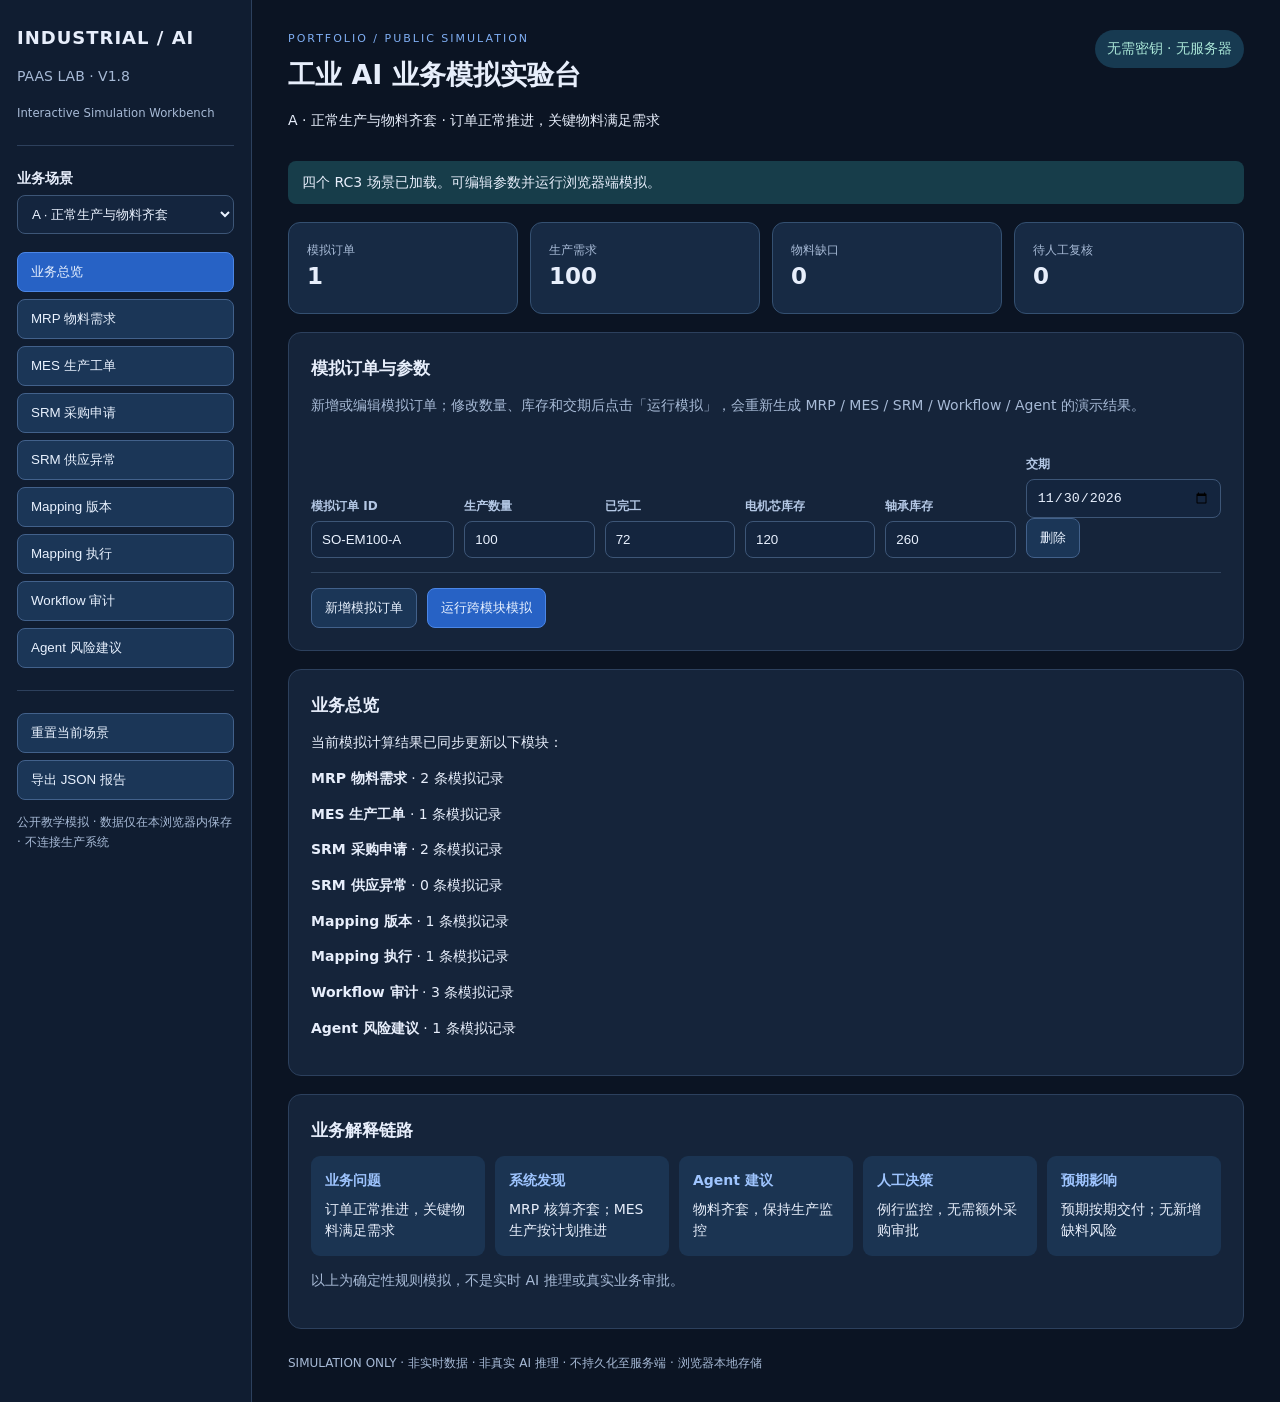
==== index.html @ f3fa86fc "Deploy V1.8 RC3 Interactive Simulation Workbench" ====
<!doctype html><html lang="zh-CN"><head><meta charset="utf-8"><meta name="viewport" content="width=device-width,initial-scale=1"><title>Industrial AI PaaS Lab | 交互式模拟实验台</title><link rel="stylesheet" href="./style.css"></head><body><div class="layout"><aside><div class="brand">INDUSTRIAL / AI</div><p>PAAS LAB · V1.8</p><small>Interactive Simulation Workbench</small><hr><label for="scenario">业务场景</label><select id="scenario"></select><nav id="nav"></nav><hr><button id="reset" class="ghost">重置当前场景</button><button id="export" class="ghost">导出 JSON 报告</button><p class="hint">公开教学模拟 · 数据仅在本浏览器内保存 · 不连接生产系统</p></aside><main><header><div><div class="eyebrow">PORTFOLIO / PUBLIC SIMULATION</div><h1 id="title">工业 AI 业务模拟实验台</h1><p id="subtitle"></p></div><span class="pill">无需密钥 · 无服务器</span></header><div id="notice" role="status" aria-live="polite"></div><section id="metrics" class="metrics"></section><section class="panel"><h2>模拟订单与参数</h2><p class="muted">新增或编辑模拟订单；修改数量、库存和交期后点击「运行模拟」，会重新生成 MRP / MES / SRM / Workflow / Agent 的演示结果。</p><div id="orders"></div><div class="actions"><button id="add-order">新增模拟订单</button><button id="run" class="primary">运行跨模块模拟</button></div></section><section class="panel"><h2 id="module-title">业务总览</h2><div id="module-content"></div></section><section class="panel"><h2>业务解释链路</h2><div id="story"></div></section><footer>SIMULATION ONLY · 非实时数据 · 非真实 AI 推理 · 不持久化至服务端 · 浏览器本地存储</footer></main></div><script src="./engine.js"></script><script src="./app.js"></script></body></html>
---- style.css ----
*{box-sizing:border-box}body{margin:0;background:#0b1423;color:#e7eefb;font:14px/1.55 system-ui,"Microsoft YaHei",sans-serif}.layout{display:grid;grid-template-columns:252px minmax(0,1fr);min-height:100vh}aside{background:#101d31;border-right:1px solid #2c405d;padding:24px 17px}aside .brand{font-weight:800;font-size:18px;letter-spacing:1px}aside p,small,.muted,.hint,footer{color:#a7bad6}hr{border:0;border-top:1px solid #2d405c;margin:22px 0}label{display:block;margin:10px 0 5px;font-weight:600}select,input{background:#14253e;color:#eaf2ff;border:1px solid #3d5677;border-radius:8px;padding:10px;max-width:100%;width:100%}input{min-width:80px}nav{margin-top:18px}button{cursor:pointer;border-radius:8px;padding:10px 13px;border:1px solid #42618b;background:#1b3657;color:#e9f2ff}button:hover{background:#29517d}nav button,.ghost{display:block;width:100%;margin:7px 0;text-align:left}nav button.active,.primary{background:#2762c5;border-color:#4b86e6}.hint{font-size:12px;line-height:1.7}main{max-width:1300px;width:100%;padding:30px 36px;margin:auto}header{display:flex;justify-content:space-between;align-items:flex-start;gap:20px}h1{font-size:27px;margin:7px 0}h2{font-size:17px;margin:0 0 12px}.eyebrow{color:#7faef3;letter-spacing:2px;font-size:11px}.pill{white-space:nowrap;background:#173a51;color:#a9e6d7;padding:8px 12px;border-radius:99px}.panel{background:#15243a;border:1px solid #2c405d;padding:22px;border-radius:13px;margin:18px 0;overflow-x:auto}.metrics{display:grid;grid-template-columns:repeat(4,minmax(0,1fr));gap:12px;margin:18px 0}.metric{padding:18px;background:#172a44;border:1px solid #345071;border-radius:12px}.metric b{font-size:23px;display:block}.metric small{display:block}.actions{display:flex;gap:10px;flex-wrap:wrap;margin-top:15px}.order{display:grid;grid-template-columns:1.1fr repeat(4,minmax(85px,1fr)) auto;gap:10px;align-items:end;padding:14px 0;border-bottom:1px solid #31455f}.order label{font-size:12px;color:#b4c8e5}.order button{margin-bottom:0}.table-wrap{overflow-x:auto}table{width:100%;border-collapse:collapse;font-size:12px}th,td{border-bottom:1px solid #30455f;text-align:left;padding:11px;white-space:nowrap}th{color:#a9c8ff}td{max-width:350px;overflow-wrap:anywhere;white-space:normal}.steps{display:grid;grid-template-columns:repeat(5,minmax(0,1fr));gap:10px}.step{background:#1b3452;padding:14px;border-radius:9px}.step b{display:block;color:#9fc5ff;margin-bottom:7px}.danger{color:#ffb6a9}.ok{color:#9ee4c0}#notice:not(:empty){background:#173d4a;border-radius:8px;padding:11px 14px;margin:15px 0}footer{margin-top:25px;font-size:12px}@media(max-width:950px){.layout{grid-template-columns:1fr}aside{border-right:0}nav{display:flex;flex-wrap:wrap;gap:5px}nav button{width:auto}.metrics{grid-template-columns:repeat(2,1fr)}.order{grid-template-columns:repeat(2,minmax(0,1fr))}.steps{grid-template-columns:1fr}main{padding:20px}header{display:block}}
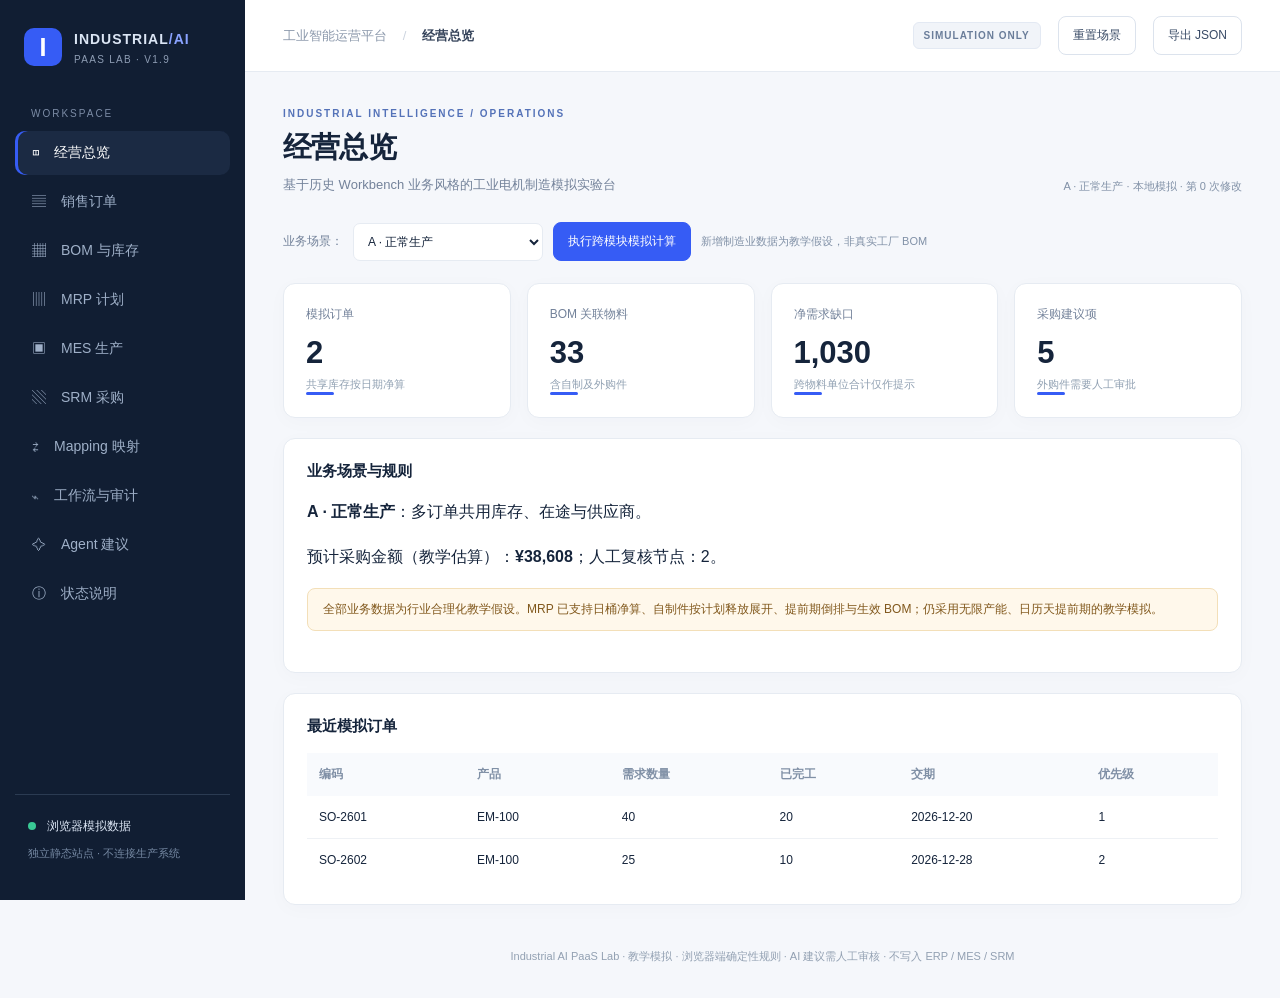
==== commit afad02ee: "release: V1.9 locked Candidate C a8b1967b32cf" ====
--- a/index.html
+++ b/index.html
@@ -1 +1,4 @@
-<!doctype html><html lang="zh-CN"><head><meta charset="utf-8"><meta name="viewport" content="width=device-width,initial-scale=1"><title>Industrial AI PaaS Lab | 交互式模拟实验台</title><link rel="stylesheet" href="./style.css"></head><body><div class="layout"><aside><div class="brand">INDUSTRIAL / AI</div><p>PAAS LAB · V1.8</p><small>Interactive Simulation Workbench</small><hr><label for="scenario">业务场景</label><select id="scenario"></select><nav id="nav"></nav><hr><button id="reset" class="ghost">重置当前场景</button><button id="export" class="ghost">导出 JSON 报告</button><p class="hint">公开教学模拟 · 数据仅在本浏览器内保存 · 不连接生产系统</p></aside><main><header><div><div class="eyebrow">PORTFOLIO / PUBLIC SIMULATION</div><h1 id="title">工业 AI 业务模拟实验台</h1><p id="subtitle"></p></div><span class="pill">无需密钥 · 无服务器</span></header><div id="notice" role="status" aria-live="polite"></div><section id="metrics" class="metrics"></section><section class="panel"><h2>模拟订单与参数</h2><p class="muted">新增或编辑模拟订单；修改数量、库存和交期后点击「运行模拟」，会重新生成 MRP / MES / SRM / Workflow / Agent 的演示结果。</p><div id="orders"></div><div class="actions"><button id="add-order">新增模拟订单</button><button id="run" class="primary">运行跨模块模拟</button></div></section><section class="panel"><h2 id="module-title">业务总览</h2><div id="module-content"></div></section><section class="panel"><h2>业务解释链路</h2><div id="story"></div></section><footer>SIMULATION ONLY · 非实时数据 · 非真实 AI 推理 · 不持久化至服务端 · 浏览器本地存储</footer></main></div><script src="./engine.js"></script><script src="./app.js"></script></body></html>+<!doctype html><html lang="zh-CN"><head><meta charset="utf-8"><meta name="viewport" content="width=device-width,initial-scale=1"><title>Industrial AI PaaS Lab · V1.9 Manufacturing Workbench</title><link rel="stylesheet" href="./style.css"></head><body>
+<div class="shell"><aside class="sidebar"><div class="brand"><span class="brandmark">I</span><div><strong>INDUSTRIAL<span class="accent">/AI</span></strong><small>PAAS LAB · V1.9</small></div></div><div class="sectionlabel">WORKSPACE</div><nav id="nav"><button class="nav active" data-tab="overview">◫ <span>经营总览</span></button><button class="nav" data-tab="orders">▤ <span>销售订单</span></button><button class="nav" data-tab="bom">▦ <span>BOM 与库存</span></button><button class="nav" data-tab="mrp">▥ <span>MRP 计划</span></button><button class="nav" data-tab="mes">▣ <span>MES 生产</span></button><button class="nav" data-tab="srm">▧ <span>SRM 采购</span></button><button class="nav" data-tab="mapping">⇄ <span>Mapping 映射</span></button><button class="nav" data-tab="workflow">⌁ <span>工作流与审计</span></button><button class="nav" data-tab="agent">✧ <span>Agent 建议</span></button><button class="nav" data-tab="statuses">ⓘ <span>状态说明</span></button></nav><div class="sidebarbottom"><span class="pulse"></span> 浏览器模拟数据<p>独立静态站点 · 不连接生产系统</p></div></aside>
+<main class="main"><header class="topbar"><div class="breadcrumb">工业智能运营平台 <span>/</span> <b id="crumb">经营总览</b></div><div class="topright"><span class="environment">SIMULATION ONLY</span><button class="outline" id="reset">重置场景</button><button class="outline" id="export">导出 JSON</button></div></header><div class="content"><div class="heading"><div><div class="eyebrow">INDUSTRIAL INTELLIGENCE / OPERATIONS</div><h1 id="heading">经营总览</h1><p id="subtitle">基于历史 Workbench 业务风格的工业电机制造模拟实验台</p></div><div id="sync" class="sync">初始化中</div></div><div class="toolbar"><label for="scenario">业务场景：</label><select id="scenario"></select><button id="run" class="primary">执行跨模块模拟计算</button><span class="sync" id="note">新增制造业数据为教学假设，非真实工厂 BOM</span></div><div id="notice" role="alert" hidden></div><div id="body"></div><footer>Industrial AI PaaS Lab · 教学模拟 · 浏览器端确定性规则 · AI 建议需人工审核 · 不写入 ERP / MES / SRM</footer></div></main></div>
+<script src="./engine.js"></script><script src="./app.js"></script></body></html>
--- a/style.css
+++ b/style.css
@@ -1 +1,4 @@
-*{box-sizing:border-box}body{margin:0;background:#0b1423;color:#e7eefb;font:14px/1.55 system-ui,"Microsoft YaHei",sans-serif}.layout{display:grid;grid-template-columns:252px minmax(0,1fr);min-height:100vh}aside{background:#101d31;border-right:1px solid #2c405d;padding:24px 17px}aside .brand{font-weight:800;font-size:18px;letter-spacing:1px}aside p,small,.muted,.hint,footer{color:#a7bad6}hr{border:0;border-top:1px solid #2d405c;margin:22px 0}label{display:block;margin:10px 0 5px;font-weight:600}select,input{background:#14253e;color:#eaf2ff;border:1px solid #3d5677;border-radius:8px;padding:10px;max-width:100%;width:100%}input{min-width:80px}nav{margin-top:18px}button{cursor:pointer;border-radius:8px;padding:10px 13px;border:1px solid #42618b;background:#1b3657;color:#e9f2ff}button:hover{background:#29517d}nav button,.ghost{display:block;width:100%;margin:7px 0;text-align:left}nav button.active,.primary{background:#2762c5;border-color:#4b86e6}.hint{font-size:12px;line-height:1.7}main{max-width:1300px;width:100%;padding:30px 36px;margin:auto}header{display:flex;justify-content:space-between;align-items:flex-start;gap:20px}h1{font-size:27px;margin:7px 0}h2{font-size:17px;margin:0 0 12px}.eyebrow{color:#7faef3;letter-spacing:2px;font-size:11px}.pill{white-space:nowrap;background:#173a51;color:#a9e6d7;padding:8px 12px;border-radius:99px}.panel{background:#15243a;border:1px solid #2c405d;padding:22px;border-radius:13px;margin:18px 0;overflow-x:auto}.metrics{display:grid;grid-template-columns:repeat(4,minmax(0,1fr));gap:12px;margin:18px 0}.metric{padding:18px;background:#172a44;border:1px solid #345071;border-radius:12px}.metric b{font-size:23px;display:block}.metric small{display:block}.actions{display:flex;gap:10px;flex-wrap:wrap;margin-top:15px}.order{display:grid;grid-template-columns:1.1fr repeat(4,minmax(85px,1fr)) auto;gap:10px;align-items:end;padding:14px 0;border-bottom:1px solid #31455f}.order label{font-size:12px;color:#b4c8e5}.order button{margin-bottom:0}.table-wrap{overflow-x:auto}table{width:100%;border-collapse:collapse;font-size:12px}th,td{border-bottom:1px solid #30455f;text-align:left;padding:11px;white-space:nowrap}th{color:#a9c8ff}td{max-width:350px;overflow-wrap:anywhere;white-space:normal}.steps{display:grid;grid-template-columns:repeat(5,minmax(0,1fr));gap:10px}.step{background:#1b3452;padding:14px;border-radius:9px}.step b{display:block;color:#9fc5ff;margin-bottom:7px}.danger{color:#ffb6a9}.ok{color:#9ee4c0}#notice:not(:empty){background:#173d4a;border-radius:8px;padding:11px 14px;margin:15px 0}footer{margin-top:25px;font-size:12px}@media(max-width:950px){.layout{grid-template-columns:1fr}aside{border-right:0}nav{display:flex;flex-wrap:wrap;gap:5px}nav button{width:auto}.metrics{grid-template-columns:repeat(2,1fr)}.order{grid-template-columns:repeat(2,minmax(0,1fr))}.steps{grid-template-columns:1fr}main{padding:20px}header{display:block}}+:root{--bg:#f5f7fb;--paper:#fff;--ink:#15243b;--muted:#73829a;--line:#e6ebf2;--blue:#365cf5;--nav:#111e33;--nav2:#1b2a43;--green:#1e9a6d;--orange:#d98a27}*{box-sizing:border-box}body{margin:0;font-family:Inter,"Segoe UI","Microsoft Yahei",sans-serif;background:var(--bg);color:var(--ink)}button,select,input{font:inherit}.shell{min-height:100vh;display:flex}.sidebar{width:245px;flex-shrink:0;background:var(--nav);color:#dbe5f4;display:flex;flex-direction:column;padding:28px 15px;position:sticky;top:0;height:100vh}.brand{display:flex;align-items:center;gap:12px;padding:0 9px 42px}.brandmark{display:grid;place-items:center;background:var(--blue);color:#fff;width:38px;height:38px;border-radius:10px;font-size:25px;font-weight:800}.brand strong{font-size:14px;letter-spacing:1px}.brand small{display:block;color:#8e9db4;font-size:10px;margin-top:6px;letter-spacing:1.3px}.accent{color:#8aa3ff}.sectionlabel{font-size:10px;color:#7c8ca6;letter-spacing:2px;padding:0 16px 12px}.nav{width:100%;display:flex;align-items:center;gap:15px;text-align:left;padding:13px 17px;border:0;background:transparent;color:#9fb0c8;border-radius:10px;cursor:pointer;font-size:14px;margin-bottom:5px}.nav.active,.nav:hover{background:var(--nav2);color:#fff}.nav.active{box-shadow:inset 3px 0 var(--blue)}.sidebarbottom{margin-top:auto;border-top:1px solid #2b3b52;padding:23px 13px 0;font-size:12px}.sidebarbottom p{color:#7588a2;font-size:11px}.pulse{display:inline-block;width:8px;height:8px;border-radius:50%;background:#39c995;margin-right:8px}.main{flex:1;min-width:0}.topbar{height:72px;background:#fff;border-bottom:1px solid var(--line);display:flex;justify-content:space-between;align-items:center;padding:0 38px}.breadcrumb{font-size:13px;color:#8b98ab}.breadcrumb b{color:#35435a;font-weight:600}.breadcrumb span{padding:0 12px;color:#ccd4df}.topright{display:flex;align-items:center;gap:17px}.environment{color:#6a7d9a;background:#f1f4f9;border:1px solid #e3e9f3;padding:7px 10px;border-radius:6px;font-size:10px;letter-spacing:1px;font-weight:700}.outline,.primary{border:1px solid #dce3ed;background:white;color:#394b66;border-radius:8px;padding:10px 14px;cursor:pointer;font-size:12px}.outline:hover{border-color:#9eb0d2}.primary{background:var(--blue);border-color:var(--blue);color:#fff}.primary:disabled{opacity:.45;cursor:not-allowed}.content{max-width:1440px;margin:auto;padding:36px 38px 24px}.heading{display:flex;justify-content:space-between;align-items:flex-end;margin-bottom:28px;gap:18px}.eyebrow{font-size:10px;color:#5472b8;font-weight:800;letter-spacing:2px}h1{font-size:29px;letter-spacing:-.8px;margin:9px 0 8px}.heading p{font-size:13px;color:var(--muted);margin:0}.sync{font-size:11px;color:#8191a7}.kpis{display:grid;grid-template-columns:repeat(4,minmax(0,1fr));gap:16px;margin-bottom:20px}.kpi,.panel{background:#fff;border:1px solid var(--line);border-radius:12px;box-shadow:0 4px 20px rgba(25,48,82,.025)}.kpi{padding:22px}.kpi .label{font-size:12px;color:var(--muted)}.kpi .value{font-size:31px;font-weight:750;margin:12px 0 6px}.kpi .hint{font-size:11px;color:#90a0b2}.kpi .accentline{width:28px;height:3px;background:var(--blue);border-radius:3px}.cols{display:grid;grid-template-columns:1.5fr 1fr;gap:20px}.panel{padding:23px;margin-bottom:20px}.panel h2{font-size:15px;margin:0 0 17px}.panelhead{display:flex;align-items:center;justify-content:space-between;gap:10px}.sub{font-size:12px;color:var(--muted);margin-top:-6px;margin-bottom:18px}.tablewrap{overflow:auto}table{border-collapse:collapse;width:100%;font-size:12px}th{text-align:left;background:#f8fafd;color:#8090a6;font-weight:650;padding:13px 12px;white-space:nowrap}td{padding:14px 12px;border-bottom:1px solid #eef1f5;white-space:nowrap}tbody tr:last-child td{border-bottom:0}.pill{border-radius:5px;padding:5px 8px;font-size:10px;font-weight:700;display:inline-block;background:#eef2ff;color:#5065bf}.pill.good{background:#e9f8f1;color:#17845b}.pill.warn{background:#fff5e8;color:#aa7021}.pill.neutral{background:#f0f3f8;color:#697a90}.empty{color:#93a1b3;font-size:13px;padding:35px 10px;text-align:center}.loading{background:#fff;border:1px solid var(--line);border-radius:12px;padding:55px;text-align:center;color:var(--muted)}.toolbar{display:flex;gap:10px;align-items:center;flex-wrap:wrap;margin-bottom:18px}.toolbar select,.toolbar input{border:1px solid #dce3ed;border-radius:8px;padding:10px 12px;background:white;min-width:190px;color:#35445a;font-size:12px}.alert{padding:14px 17px;border-radius:8px;margin-bottom:18px;font-size:13px;background:#fff1ec;color:#9e462d;border:1px solid #ffd7c8}.alert.ok{background:#eaf8f1;color:#1e7d57;border-color:#c7edda}.note{background:#f4f7fe;border:1px solid #e1e9fb;padding:15px;border-radius:8px;color:#63799b;font-size:12px;line-height:1.8;margin-bottom:20px}.json{white-space:pre-wrap;word-break:break-word;background:#f8fafd;padding:16px;border-radius:8px;font:11px/1.7 Consolas,monospace;max-height:380px;overflow:auto}.metricrow{display:flex;justify-content:space-between;border-bottom:1px solid var(--line);padding:12px 0;font-size:12px}.metricrow span{color:var(--muted)}.metricrow b{font-weight:650}footer{font-size:11px;color:#9aa7b7;text-align:center;padding:20px 0 10px}@media(max-width:1000px){.sidebar{width:78px}.brand>div,.sectionlabel,.nav span,.sidebarbottom{display:none}.brand{padding:0 4px 35px}.nav{justify-content:center;font-size:20px}.content{padding:26px}.kpis{grid-template-columns:repeat(2,1fr)}.cols{grid-template-columns:1fr}}@media(max-width:600px){.sidebar{width:58px;padding:15px 6px}.topbar{padding:0 16px}.environment{display:none}.content{padding:20px 14px}.kpis{gap:9px}.kpi{padding:16px}.kpi .value{font-size:25px}.heading{align-items:flex-start;flex-direction:column}}
+
+.flowsteps{display:flex;flex-wrap:wrap;gap:8px;margin:0 0 20px}.flowstep{padding:12px 10px;background:#e9eef7;border:1px solid #dce5f2;border-radius:8px;color:#75849a;font-size:11px;font-weight:700;flex:1;min-width:125px}.flowstep span{display:inline-grid;place-items:center;border-radius:50%;background:#cbd5e3;color:#fff;width:20px;height:20px;margin-right:6px}.flowstep.done{background:#eaf8f1;color:#17845b;border-color:#bde8d4}.flowstep.done span{background:#1e9a6d}.statuscards{display:flex;gap:12px;flex-wrap:wrap}.statuscard{border:1px solid var(--line);border-radius:9px;padding:16px 22px;min-width:140px;display:flex;flex-direction:column;gap:9px}.statuscard b{font-size:12px;color:var(--muted)}.statuscard strong{font-size:25px}.raw{border:1px solid var(--line);border-radius:10px;background:white;padding:18px 22px;margin-bottom:20px}.raw summary{cursor:pointer;color:#365cf5;font-size:13px;font-weight:700}.raw pre{margin-top:16px}@media(max-width:600px){.flowstep{min-width:100px}}
+.toolbar{display:flex;gap:10px;align-items:center;flex-wrap:wrap;margin-bottom:22px}.toolbar select,.toolbar input{border:1px solid var(--line);border-radius:7px;padding:10px;background:white;color:var(--ink)}.toolbar label{font-size:12px;color:var(--muted)}.panel .actions{display:flex;gap:8px;flex-wrap:wrap}.inlineform{display:flex;flex-wrap:wrap;gap:10px;align-items:end}.inlineform label{font-size:12px;color:var(--muted);display:flex;flex-direction:column;gap:5px}.inlineform input,.inlineform select{padding:9px;border:1px solid var(--line);border-radius:6px;max-width:170px}.smallbtn{border:1px solid var(--line);background:#fff;color:#3b4e6b;padding:6px 9px;border-radius:6px;cursor:pointer}.smallbtn.danger{color:#a53535}.status{cursor:help}.helptext{color:#75859a;font-size:12px;line-height:1.8}.grid2{display:grid;grid-template-columns:1fr 1fr;gap:16px}.warning{background:#fff8eb;border:1px solid #f3dfb8;padding:12px 15px;border-radius:8px;color:#81581c;font-size:12px;margin-bottom:18px}.badge-line{font-size:12px;color:#5a6a80;margin:6px 0 12px}.panel p{line-height:1.8}footer{margin-top:24px;font-size:11px;color:#92a0b2}@media(max-width:850px){.shell{display:block}.sidebar{width:100%;height:auto;position:static;padding:12px}.sidebar .brand{padding:5px 9px 12px}.sidebar nav{display:flex;overflow:auto}.sidebar .nav{min-width:max-content;padding:9px}.sidebarbottom{display:none}.topbar{padding:12px;height:auto}.content{padding:20px 14px}.kpis{grid-template-columns:repeat(2,minmax(0,1fr))}.grid2,.cols{grid-template-columns:1fr}}
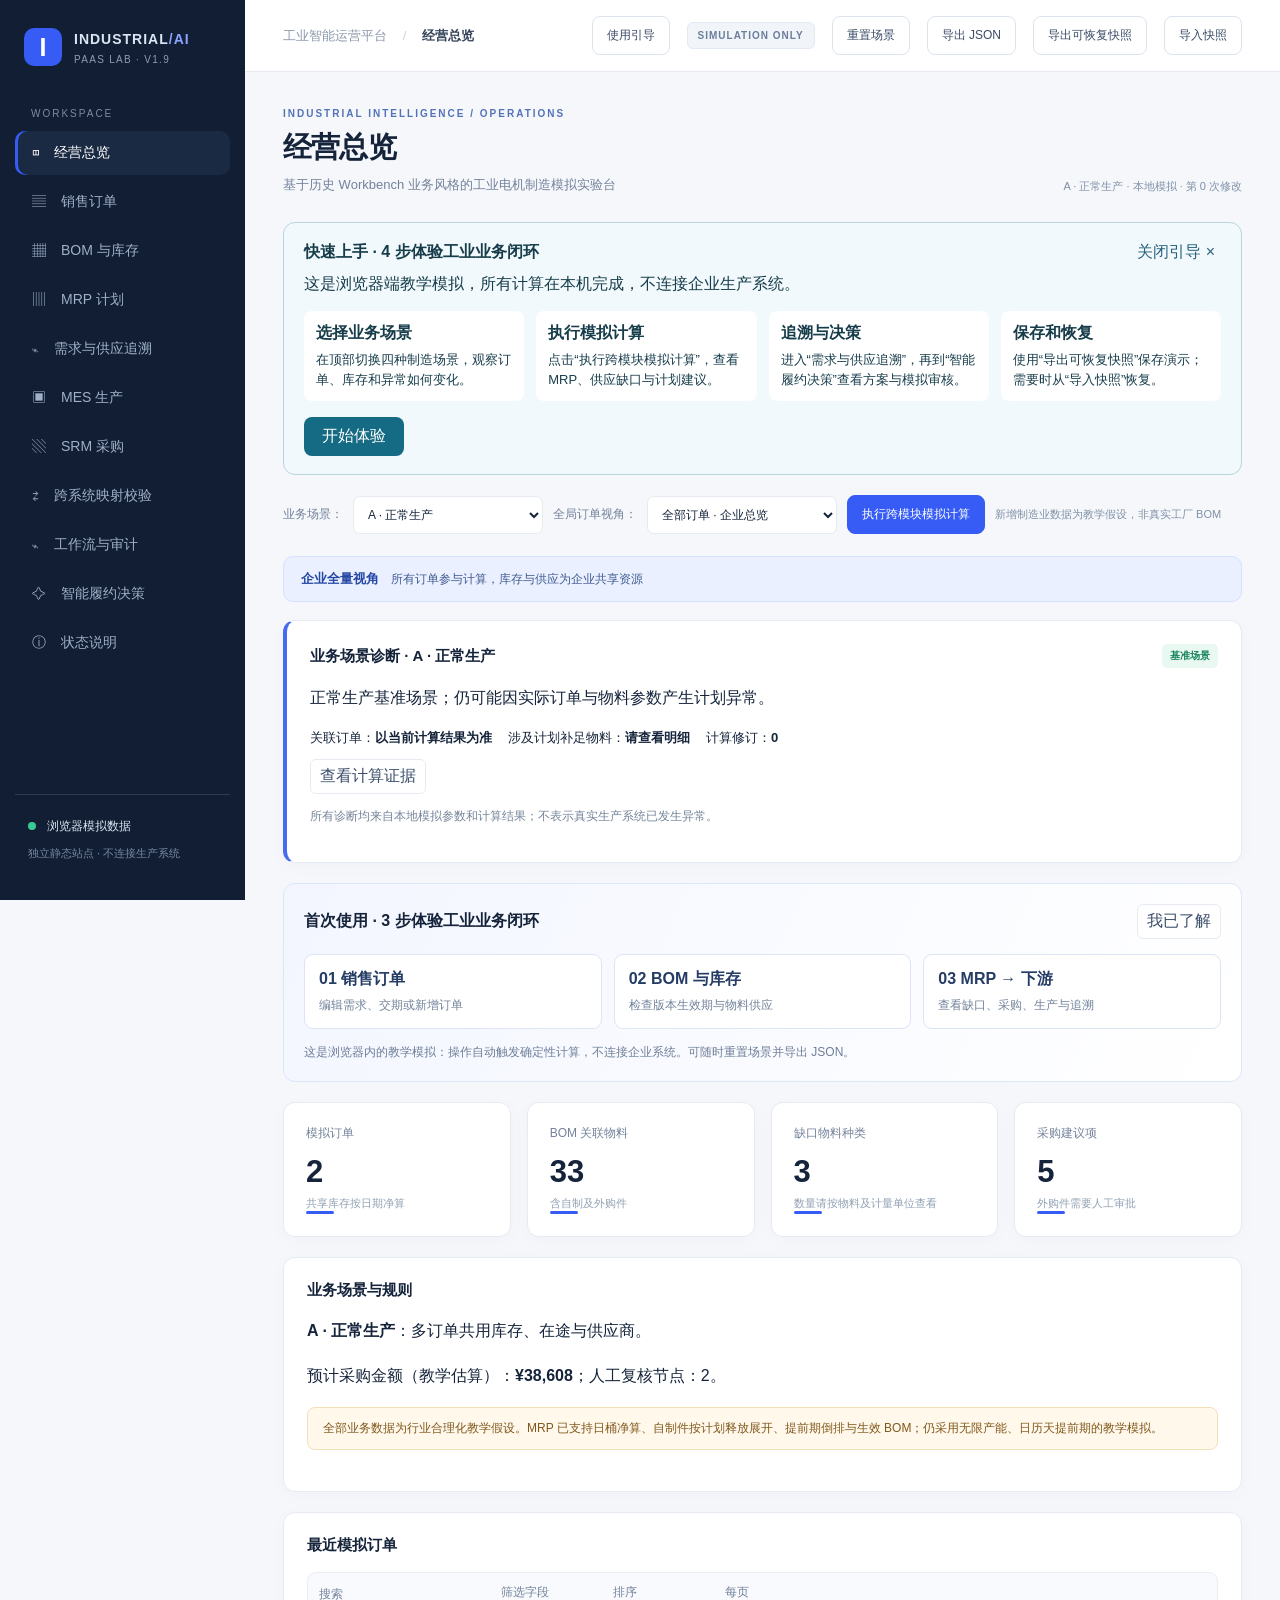
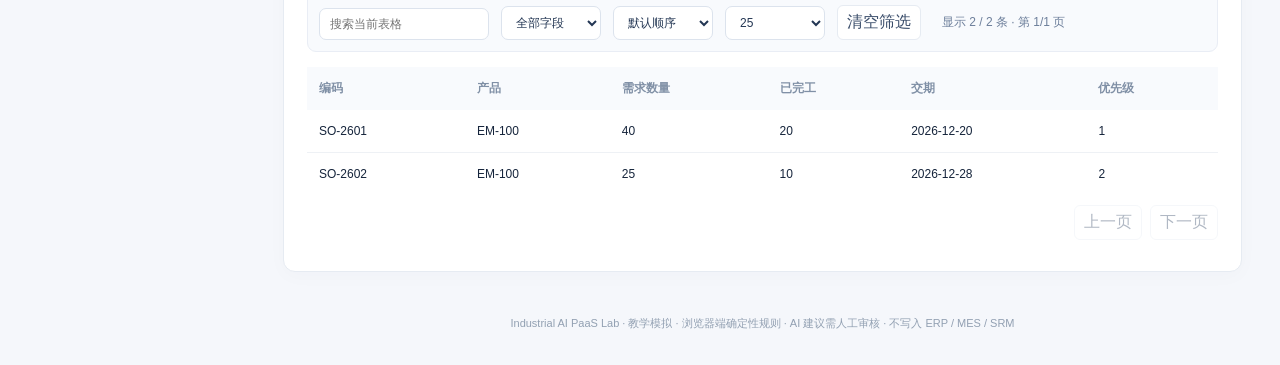
==== commit 8246505f: "Deploy Version A V1.9 Frozen Baseline" ====
--- a/index.html
+++ b/index.html
@@ -1,4 +1,4 @@
-<!doctype html><html lang="zh-CN"><head><meta charset="utf-8"><meta name="viewport" content="width=device-width,initial-scale=1"><title>Industrial AI PaaS Lab · V1.9 Manufacturing Workbench</title><link rel="stylesheet" href="./style.css"></head><body>
-<div class="shell"><aside class="sidebar"><div class="brand"><span class="brandmark">I</span><div><strong>INDUSTRIAL<span class="accent">/AI</span></strong><small>PAAS LAB · V1.9</small></div></div><div class="sectionlabel">WORKSPACE</div><nav id="nav"><button class="nav active" data-tab="overview">◫ <span>经营总览</span></button><button class="nav" data-tab="orders">▤ <span>销售订单</span></button><button class="nav" data-tab="bom">▦ <span>BOM 与库存</span></button><button class="nav" data-tab="mrp">▥ <span>MRP 计划</span></button><button class="nav" data-tab="mes">▣ <span>MES 生产</span></button><button class="nav" data-tab="srm">▧ <span>SRM 采购</span></button><button class="nav" data-tab="mapping">⇄ <span>Mapping 映射</span></button><button class="nav" data-tab="workflow">⌁ <span>工作流与审计</span></button><button class="nav" data-tab="agent">✧ <span>Agent 建议</span></button><button class="nav" data-tab="statuses">ⓘ <span>状态说明</span></button></nav><div class="sidebarbottom"><span class="pulse"></span> 浏览器模拟数据<p>独立静态站点 · 不连接生产系统</p></div></aside>
-<main class="main"><header class="topbar"><div class="breadcrumb">工业智能运营平台 <span>/</span> <b id="crumb">经营总览</b></div><div class="topright"><span class="environment">SIMULATION ONLY</span><button class="outline" id="reset">重置场景</button><button class="outline" id="export">导出 JSON</button></div></header><div class="content"><div class="heading"><div><div class="eyebrow">INDUSTRIAL INTELLIGENCE / OPERATIONS</div><h1 id="heading">经营总览</h1><p id="subtitle">基于历史 Workbench 业务风格的工业电机制造模拟实验台</p></div><div id="sync" class="sync">初始化中</div></div><div class="toolbar"><label for="scenario">业务场景：</label><select id="scenario"></select><button id="run" class="primary">执行跨模块模拟计算</button><span class="sync" id="note">新增制造业数据为教学假设，非真实工厂 BOM</span></div><div id="notice" role="alert" hidden></div><div id="body"></div><footer>Industrial AI PaaS Lab · 教学模拟 · 浏览器端确定性规则 · AI 建议需人工审核 · 不写入 ERP / MES / SRM</footer></div></main></div>
-<script src="./engine.js"></script><script src="./app.js"></script></body></html>
+<!doctype html><html lang="zh-CN"><head><meta charset="utf-8"><meta name="viewport" content="width=device-width,initial-scale=1"><title>Industrial AI PaaS Lab · V1.9 Manufacturing Workbench</title><link rel="icon" type="image/svg+xml" href="./favicon.svg"><link rel="stylesheet" href="./style.css"></head><body>
+<div class="shell"><aside class="sidebar"><div class="brand"><span class="brandmark">I</span><div><strong>INDUSTRIAL<span class="accent">/AI</span></strong><small>PAAS LAB · V1.9</small></div></div><div class="sectionlabel">WORKSPACE</div><nav id="nav"><button class="nav active" data-tab="overview">◫ <span>经营总览</span></button><button class="nav" data-tab="orders">▤ <span>销售订单</span></button><button class="nav" data-tab="bom">▦ <span>BOM 与库存</span></button><button class="nav" data-tab="mrp">▥ <span>MRP 计划</span></button><button class="nav" data-tab="trace">⌁ <span>需求与供应追溯</span></button><button class="nav" data-tab="mes">▣ <span>MES 生产</span></button><button class="nav" data-tab="srm">▧ <span>SRM 采购</span></button><button class="nav" data-tab="mapping">⇄ <span>跨系统映射校验</span></button><button class="nav" data-tab="workflow">⌁ <span>工作流与审计</span></button><button class="nav" data-tab="agent">✧ <span>智能履约决策</span></button><button class="nav" data-tab="statuses">ⓘ <span>状态说明</span></button></nav><div class="sidebarbottom"><span class="pulse"></span> 浏览器模拟数据<p>独立静态站点 · 不连接生产系统</p></div></aside>
+<main class="main"><header class="topbar"><div class="breadcrumb">工业智能运营平台 <span>/</span> <b id="crumb">经营总览</b></div><div class="topright"><span class="environment">SIMULATION ONLY</span><button class="outline" id="reset">重置场景</button><button class="outline" id="export">导出 JSON</button><button class="outline" id="portableExport">导出可恢复快照</button><button class="outline" id="portableImport">导入快照</button><input type="file" id="portableFile" accept=".json,application/json" hidden></div></header><div class="content"><div class="heading"><div><div class="eyebrow">INDUSTRIAL INTELLIGENCE / OPERATIONS</div><h1 id="heading">经营总览</h1><p id="subtitle">基于历史 Workbench 业务风格的工业电机制造模拟实验台</p></div><div id="sync" class="sync">初始化中</div></div><div class="toolbar"><label for="scenario">业务场景：</label><select id="scenario"></select><label for="focusOrder">全局订单视角：</label><select id="focusOrder" aria-label="全局订单视角"><option value="all">全部订单 · 企业总览</option></select><button id="run" class="primary">执行跨模块模拟计算</button><span class="sync" id="note">新增制造业数据为教学假设，非真实工厂 BOM</span></div><div id="notice" role="alert" hidden></div><div id="body"></div><footer>Industrial AI PaaS Lab · 教学模拟 · 浏览器端确定性规则 · AI 建议需人工审核 · 不写入 ERP / MES / SRM</footer></div></main></div>
+<script src="./engine.js"></script><script src="./decision.js"></script><script src="./closure.js"></script><script src="./portable.js"></script><script src="./app.js"></script><script src="./onboarding.js"></script></body></html>
--- a/style.css
+++ b/style.css
@@ -2,3 +2,15 @@
 
 .flowsteps{display:flex;flex-wrap:wrap;gap:8px;margin:0 0 20px}.flowstep{padding:12px 10px;background:#e9eef7;border:1px solid #dce5f2;border-radius:8px;color:#75849a;font-size:11px;font-weight:700;flex:1;min-width:125px}.flowstep span{display:inline-grid;place-items:center;border-radius:50%;background:#cbd5e3;color:#fff;width:20px;height:20px;margin-right:6px}.flowstep.done{background:#eaf8f1;color:#17845b;border-color:#bde8d4}.flowstep.done span{background:#1e9a6d}.statuscards{display:flex;gap:12px;flex-wrap:wrap}.statuscard{border:1px solid var(--line);border-radius:9px;padding:16px 22px;min-width:140px;display:flex;flex-direction:column;gap:9px}.statuscard b{font-size:12px;color:var(--muted)}.statuscard strong{font-size:25px}.raw{border:1px solid var(--line);border-radius:10px;background:white;padding:18px 22px;margin-bottom:20px}.raw summary{cursor:pointer;color:#365cf5;font-size:13px;font-weight:700}.raw pre{margin-top:16px}@media(max-width:600px){.flowstep{min-width:100px}}
 .toolbar{display:flex;gap:10px;align-items:center;flex-wrap:wrap;margin-bottom:22px}.toolbar select,.toolbar input{border:1px solid var(--line);border-radius:7px;padding:10px;background:white;color:var(--ink)}.toolbar label{font-size:12px;color:var(--muted)}.panel .actions{display:flex;gap:8px;flex-wrap:wrap}.inlineform{display:flex;flex-wrap:wrap;gap:10px;align-items:end}.inlineform label{font-size:12px;color:var(--muted);display:flex;flex-direction:column;gap:5px}.inlineform input,.inlineform select{padding:9px;border:1px solid var(--line);border-radius:6px;max-width:170px}.smallbtn{border:1px solid var(--line);background:#fff;color:#3b4e6b;padding:6px 9px;border-radius:6px;cursor:pointer}.smallbtn.danger{color:#a53535}.status{cursor:help}.helptext{color:#75859a;font-size:12px;line-height:1.8}.grid2{display:grid;grid-template-columns:1fr 1fr;gap:16px}.warning{background:#fff8eb;border:1px solid #f3dfb8;padding:12px 15px;border-radius:8px;color:#81581c;font-size:12px;margin-bottom:18px}.badge-line{font-size:12px;color:#5a6a80;margin:6px 0 12px}.panel p{line-height:1.8}footer{margin-top:24px;font-size:11px;color:#92a0b2}@media(max-width:850px){.shell{display:block}.sidebar{width:100%;height:auto;position:static;padding:12px}.sidebar .brand{padding:5px 9px 12px}.sidebar nav{display:flex;overflow:auto}.sidebar .nav{min-width:max-content;padding:9px}.sidebarbottom{display:none}.topbar{padding:12px;height:auto}.content{padding:20px 14px}.kpis{grid-template-columns:repeat(2,minmax(0,1fr))}.grid2,.cols{grid-template-columns:1fr}}
+
+/* UX Consolidation: display-only controls; no engine data mutations */
+.uxfilters{display:flex;gap:12px;flex-wrap:wrap;align-items:end;margin-bottom:15px}.uxfilters label{display:flex;flex-direction:column;gap:5px;color:#72829b;font-size:12px}.uxfilters input,.uxfilters select{border:1px solid #dce3ed;border-radius:7px;padding:8px 10px;background:white;color:#243754;max-width:220px}.uxcount{font-size:12px;color:#6d7f9b;padding:9px}.origin-tag{display:inline-block;background:#eef2f8;color:#566781;border-radius:5px;padding:4px 7px;font-size:11px}.origin-tag.custom{background:#e9f8f1;color:#17845b}.uxguide{background:linear-gradient(115deg,#f3f6ff,#fff);border:1px solid #dce6fb;border-radius:12px;padding:20px;margin-bottom:20px}.uxguide-head{display:flex;justify-content:space-between;align-items:center;gap:12px}.uxguide-head strong{font-size:16px}.uxguide-steps{display:grid;grid-template-columns:repeat(3,minmax(0,1fr));gap:12px;margin:15px 0}.uxguide-steps button{background:#fff;border:1px solid #dce5f4;border-radius:9px;text-align:left;padding:14px;cursor:pointer;color:#253c65}.uxguide-steps button:hover{border-color:#365cf5}.uxguide-steps b,.uxguide-steps span{display:block}.uxguide-steps span{font-size:12px;color:#72839a;margin-top:7px}.uxguide p{font-size:12px;color:#6e7e97;margin:0}.compact-guide .uxguide-steps,.compact-guide p{display:none}@media(max-width:700px){.uxguide-steps{grid-template-columns:1fr}.uxfilters label{max-width:100%}}
+
+/* RC2: global order context and reusable table controls */
+.focus-banner{display:flex;align-items:center;flex-wrap:wrap;gap:12px;background:#eaf0ff;border:1px solid #d4e1ff;border-radius:10px;padding:13px 17px;margin-bottom:18px;font-size:12px;color:#405b90}.focus-banner strong{color:#2548a5;font-size:13px}.focus-banner span{flex:1}.data-table{margin-bottom:8px}.tablefilters{padding:11px;background:#f8fafd;border:1px solid #e9edf5;border-radius:9px}.tablefilters label{min-width:100px}.tablefilters input{max-width:170px}.tablefilters select{max-width:175px}.tablepages{display:flex;justify-content:flex-end;gap:8px;margin-top:10px}.tablepages button:disabled{opacity:.4;cursor:not-allowed}
+
+/* RC3 business audit additions */
+.diagnostic{border-left:4px solid #466bf1}.diagnostic-head{display:flex;align-items:center;justify-content:space-between;gap:12px;flex-wrap:wrap}.diagnostic-head h2,.diagnostic-head h3{margin:0}.diagnostic-stats{display:flex;gap:16px;flex-wrap:wrap;margin:12px 0;font-size:13px}.decision{border:1px solid #dfe5f0;border-radius:12px;padding:16px;margin:12px 0;background:#fbfcff}.decision p{line-height:1.7}.decision-actions{display:flex;gap:8px;flex-wrap:wrap}.decision-actions button{cursor:pointer}.diagnostic .helptext{margin-top:12px}
+
+/* Version A guided first-run experience */
+.a-welcome{padding:18px 20px;margin:12px 0 20px;border:1px solid #b7d5df;border-radius:12px;background:#f1f9fc;color:#173d4b}.a-welcome-head{display:flex;justify-content:space-between;gap:12px;align-items:center}.a-welcome-head button{background:transparent;border:0;cursor:pointer;color:#28617b}.a-welcome p{margin:10px 0}.a-welcome ol{display:grid;grid-template-columns:repeat(auto-fit,minmax(205px,1fr));gap:12px;padding:0;list-style:none}.a-welcome li{display:flex;flex-direction:column;gap:6px;padding:12px;border-radius:8px;background:white}.a-welcome li span{font-size:13px;line-height:1.5}.a-welcome #a-welcome-start{padding:9px 18px;border:0;border-radius:8px;background:#146b83;color:white;cursor:pointer}
